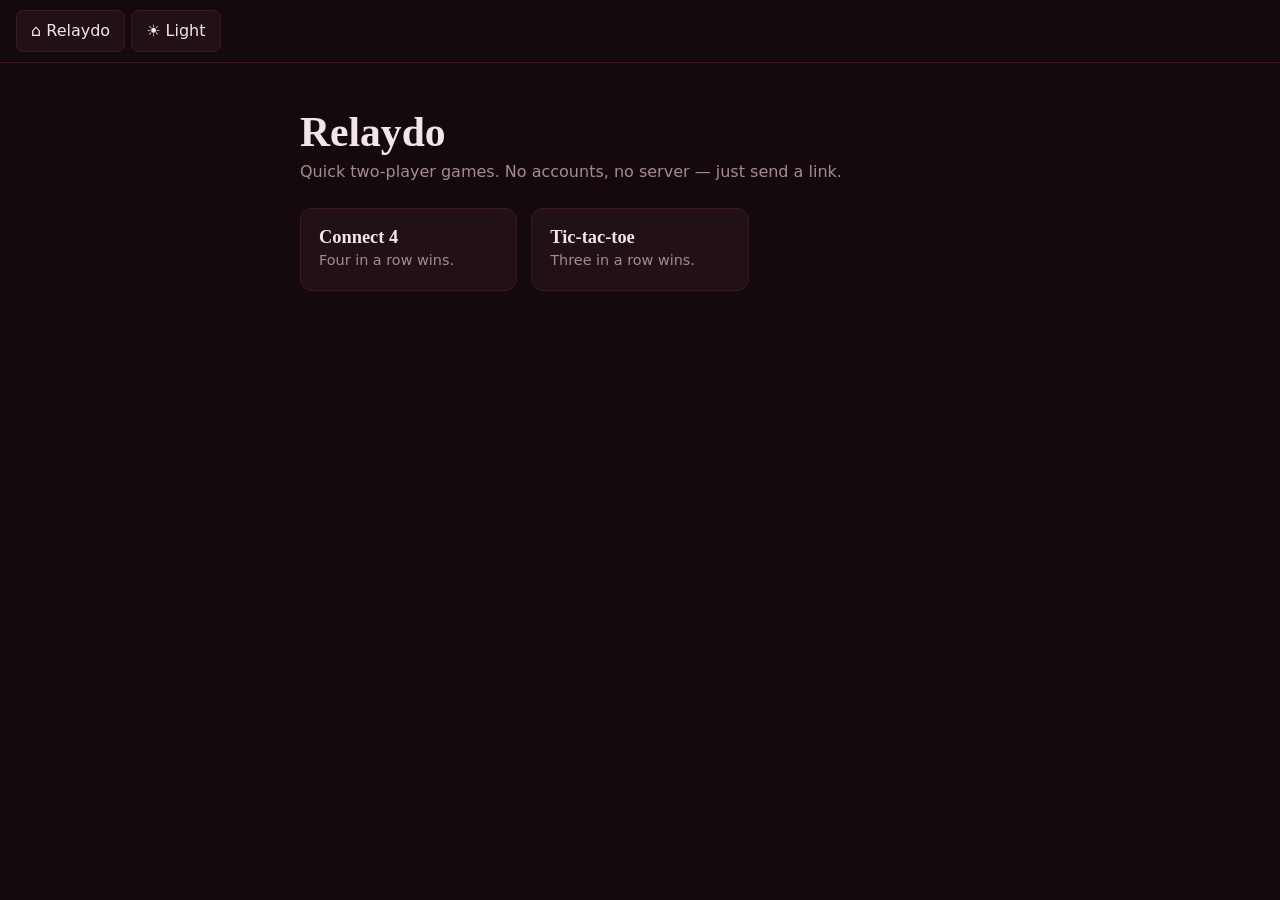
==== index.html @ 7068b336 "Add files via upload Initial upload." ====
<!doctype html><html lang="en"><head><meta charset="utf-8"><meta name="viewport" content="width=device-width,initial-scale=1">
<title>Relaydo · tiny multiplayer games over Nostr</title><link rel="stylesheet" href="css/style.css"><script src="js/theme.js"></script></head><body>
<header class="bar" id="bar"></header>
<main class="wrap"><h1>Relaydo</h1>
<p class="lead">Quick two-player games. No accounts, no server — just send a link.</p>
<div class="grid">
 <a class="card" href="connect4/"><b>Connect 4</b><span>Four in a row wins.</span></a>
 <a class="card" href="tictactoe/"><b>Tic-tac-toe</b><span>Three in a row wins.</span></a>
</div></main>
<script>document.getElementById('bar').appendChild(leftCluster('./'))</script>
</body></html>
---- css/style.css ----
:root{--bg:#140a0d;--surface:#211015;--line:#3a1b24;--text:#f2e6e8;--muted:#a58b91;--accent:#8c2438;--accent-hi:#b83450;--p0:#c0364f;--p1:#e8b84a;--hole:#0c0507;--radius:12px}
:root[data-theme=light]{--bg:#f7efef;--surface:#fff;--line:#e3cfd2;--text:#2a1216;--muted:#7a5c62;--accent:#7b1e2e;--accent-hi:#9c2a3f;--p0:#7b1e2e;--p1:#d9a21b;--hole:#ecdcdf}
*{box-sizing:border-box}
body{margin:0;background:var(--bg);color:var(--text);font:16px/1.5 "Trebuchet MS",system-ui,sans-serif;min-height:100vh}
a{color:inherit;text-decoration:none}
.wrap{max-width:720px;margin:0 auto;padding:20px}
header.bar{display:grid;grid-template-columns:1fr auto 1fr;align-items:center;gap:8px;padding:10px 16px;border-bottom:1px solid var(--line)}
header.bar .left{display:flex;gap:6px;align-items:center;justify-self:start}
.brand{display:inline-flex;align-items:center;min-height:40px;font:700 1.05rem Georgia,serif;padding:0 12px;color:var(--text)}
header.bar .title{font:700 1.3rem Georgia,serif;letter-spacing:.5px;text-align:center}
header.bar .actions{display:flex;gap:6px;justify-self:end}
button,.btn{background:var(--surface);color:var(--text);border:1px solid var(--line);border-radius:8px;padding:8px 14px;font:inherit;cursor:pointer}
button:hover,.btn:hover{border-color:var(--accent-hi)}
button.primary{background:var(--accent);border-color:var(--accent);color:#fff}
button.primary:hover{background:var(--accent-hi)}
button:disabled{opacity:.4;cursor:not-allowed}
:focus-visible{outline:2px solid var(--accent-hi);outline-offset:2px}
h1{font:700 2.6rem Georgia,serif;margin:.6em 0 .1em}
.lead{color:var(--muted);margin:0 0 1.5em}
.grid{display:grid;grid-template-columns:repeat(auto-fill,minmax(200px,1fr));gap:14px}
.card{display:block;background:var(--surface);border:1px solid var(--line);border-radius:var(--radius);padding:18px}
a.card:hover{border-color:var(--accent-hi);transform:translateY(-2px);transition:.15s}
.card b{font:700 1.15rem Georgia,serif;display:block}
.card span{color:var(--muted);font-size:.9rem}
.card.soon{opacity:.5}
.panel{background:var(--surface);border:1px solid var(--line);border-radius:var(--radius);padding:20px;margin:16px 0}
.row{display:flex;gap:8px;flex-wrap:wrap;margin:10px 0}
input[type=text]{flex:1;min-width:200px;background:var(--bg);color:var(--text);border:1px solid var(--line);border-radius:8px;padding:8px 12px;font:inherit}
.status{color:var(--muted);margin:8px 0}
.hidden{display:none!important}
dialog{background:var(--surface);color:var(--text);border:1px solid var(--accent);border-radius:var(--radius);max-width:480px}
dialog::backdrop{background:#000a}

button{min-height:40px}
@media (max-width:560px){
  .wrap{padding:14px}
  h1{font-size:2rem}
  header.bar{grid-template-columns:auto 1fr;padding:8px 12px}
  header.bar .title{font-size:1.15rem}
  header.bar .actions{grid-column:1/-1;justify-self:stretch}
  header.bar .actions button{flex:1;padding:8px 6px}
  .panel{padding:14px}
  input[type=text]{min-width:0;width:100%}
  .grid{grid-template-columns:1fr 1fr}
}
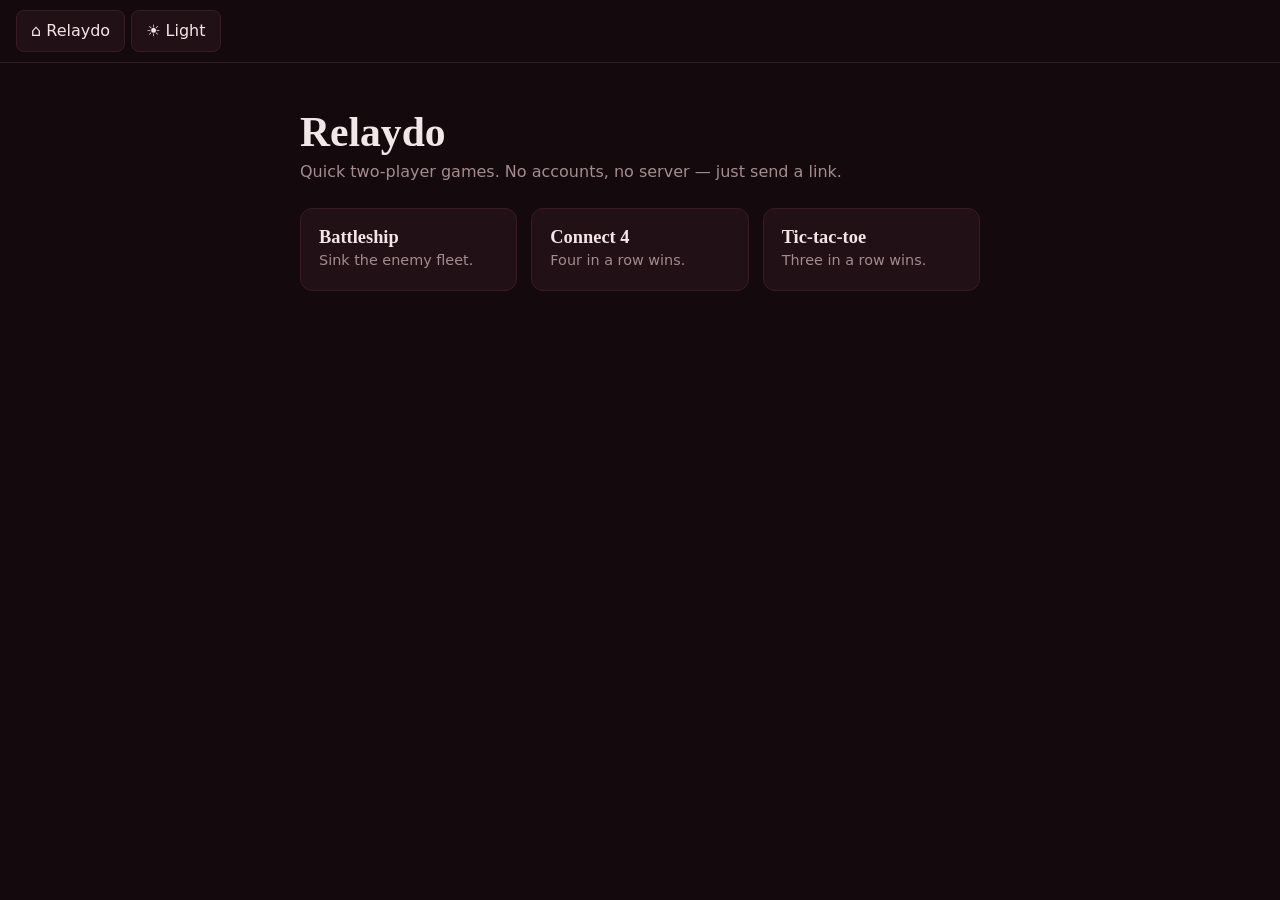
==== commit ea891785: "Battleship" ====
--- a/index.html
+++ b/index.html
@@ -4,6 +4,7 @@
 <main class="wrap"><h1>Relaydo</h1>
 <p class="lead">Quick two-player games. No accounts, no server — just send a link.</p>
 <div class="grid">
+ <a class="card" href="battleship/"><b>Battleship</b><span>Sink the enemy fleet.</span></a>
  <a class="card" href="connect4/"><b>Connect 4</b><span>Four in a row wins.</span></a>
  <a class="card" href="tictactoe/"><b>Tic-tac-toe</b><span>Three in a row wins.</span></a>
 </div></main>
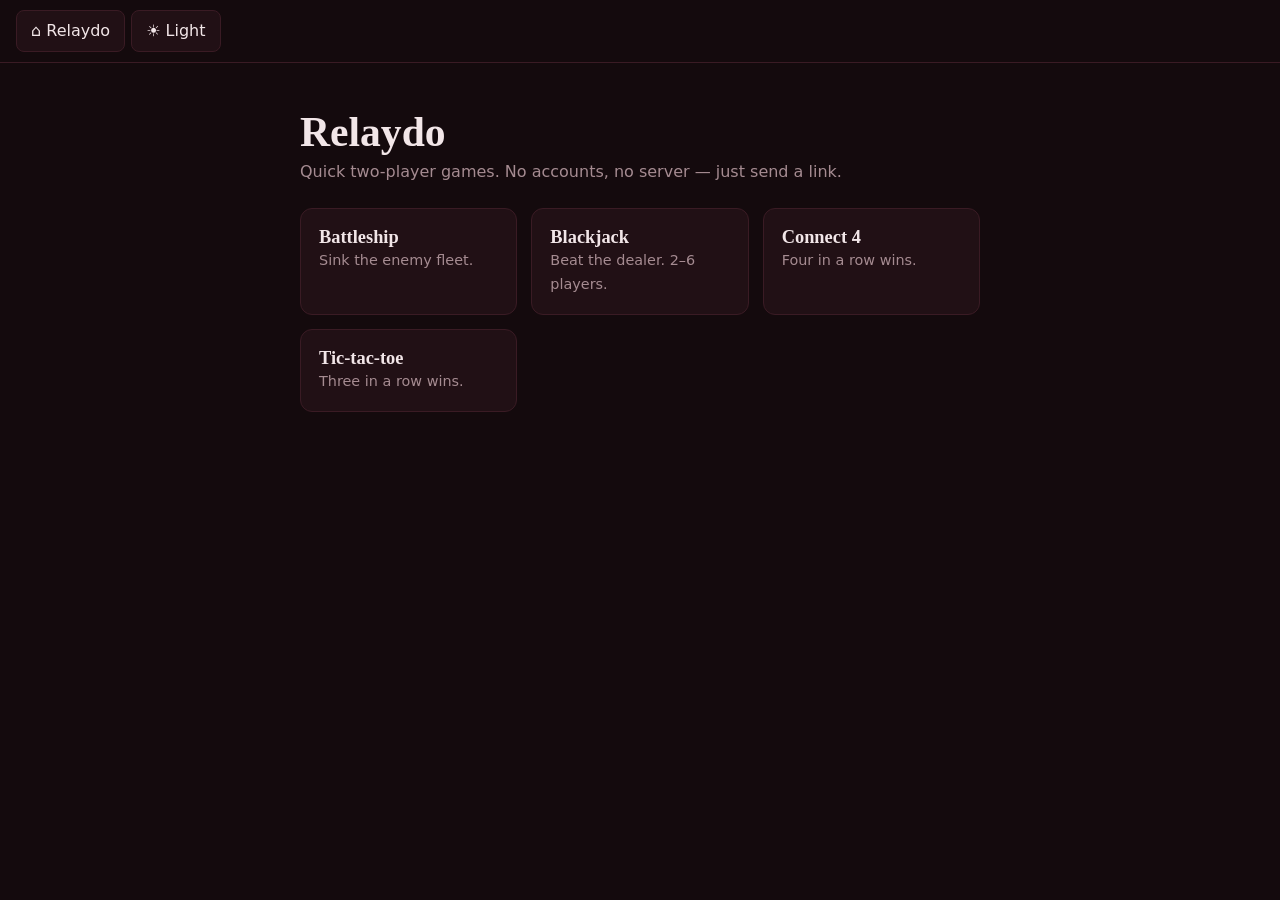
==== commit 2b506036: "blackjack" ====
--- a/index.html
+++ b/index.html
@@ -5,6 +5,7 @@
 <p class="lead">Quick two-player games. No accounts, no server — just send a link.</p>
 <div class="grid">
  <a class="card" href="battleship/"><b>Battleship</b><span>Sink the enemy fleet.</span></a>
+ <a class="card" href="blackjack/"><b>Blackjack</b><span>Beat the dealer. 2–6 players.</span></a>
  <a class="card" href="connect4/"><b>Connect 4</b><span>Four in a row wins.</span></a>
  <a class="card" href="tictactoe/"><b>Tic-tac-toe</b><span>Three in a row wins.</span></a>
 </div></main>
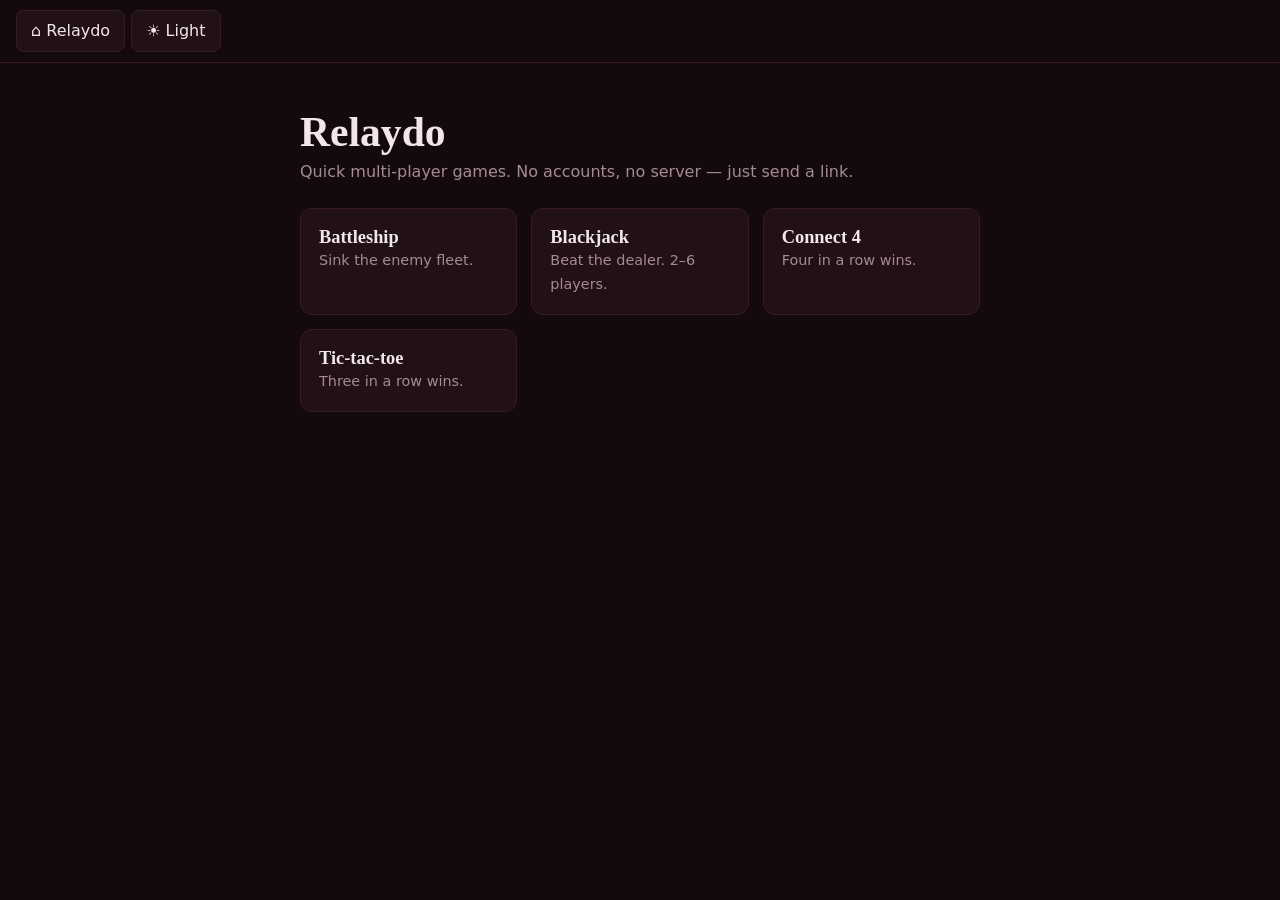
==== commit 7f2c813c: "Add files via upload some additional fixes." ====
--- a/index.html
+++ b/index.html
@@ -2,7 +2,7 @@
 <title>Relaydo · tiny multiplayer games over Nostr</title><link rel="stylesheet" href="css/style.css"><script src="js/theme.js"></script></head><body>
 <header class="bar" id="bar"></header>
 <main class="wrap"><h1>Relaydo</h1>
-<p class="lead">Quick two-player games. No accounts, no server — just send a link.</p>
+<p class="lead">Quick multi-player games. No accounts, no server — just send a link.</p>
 <div class="grid">
  <a class="card" href="battleship/"><b>Battleship</b><span>Sink the enemy fleet.</span></a>
  <a class="card" href="blackjack/"><b>Blackjack</b><span>Beat the dealer. 2–6 players.</span></a>
--- a/css/style.css
+++ b/css/style.css
@@ -43,3 +43,7 @@
   input[type=text]{min-width:0;width:100%}
   .grid{grid-template-columns:1fr 1fr}
 }
+
+/* Game status banner, shared by every game ("Your turn", "Opponent's turn…", results) */
+#gstatus{text-align:center;font:700 1.6rem Georgia,serif;margin:12px 0;padding:10px 12px;background:var(--surface);border:1px solid var(--line);border-radius:var(--radius)}
+@media (max-width:560px){#gstatus{font-size:1.3rem;padding:8px}}
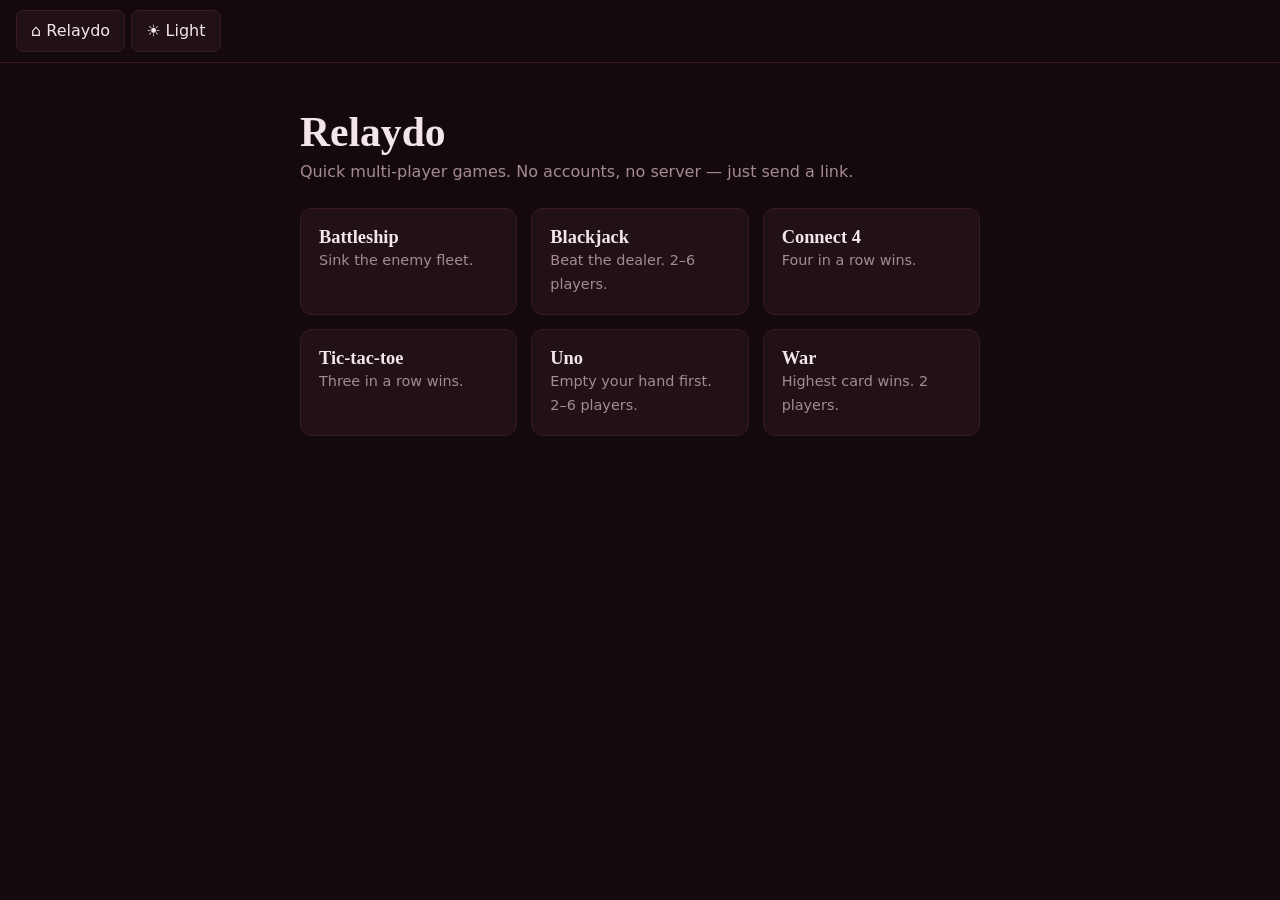
==== commit 3532150c: "card games Uno and War" ====
--- a/index.html
+++ b/index.html
@@ -8,6 +8,8 @@
  <a class="card" href="blackjack/"><b>Blackjack</b><span>Beat the dealer. 2–6 players.</span></a>
  <a class="card" href="connect4/"><b>Connect 4</b><span>Four in a row wins.</span></a>
  <a class="card" href="tictactoe/"><b>Tic-tac-toe</b><span>Three in a row wins.</span></a>
+ <a class="card" href="uno/"><b>Uno</b><span>Empty your hand first. 2–6 players.</span></a>
+ <a class="card" href="war/"><b>War</b><span>Highest card wins. 2 players.</span></a>
 </div></main>
 <script>document.getElementById('bar').appendChild(leftCluster('./'))</script>
 </body></html>
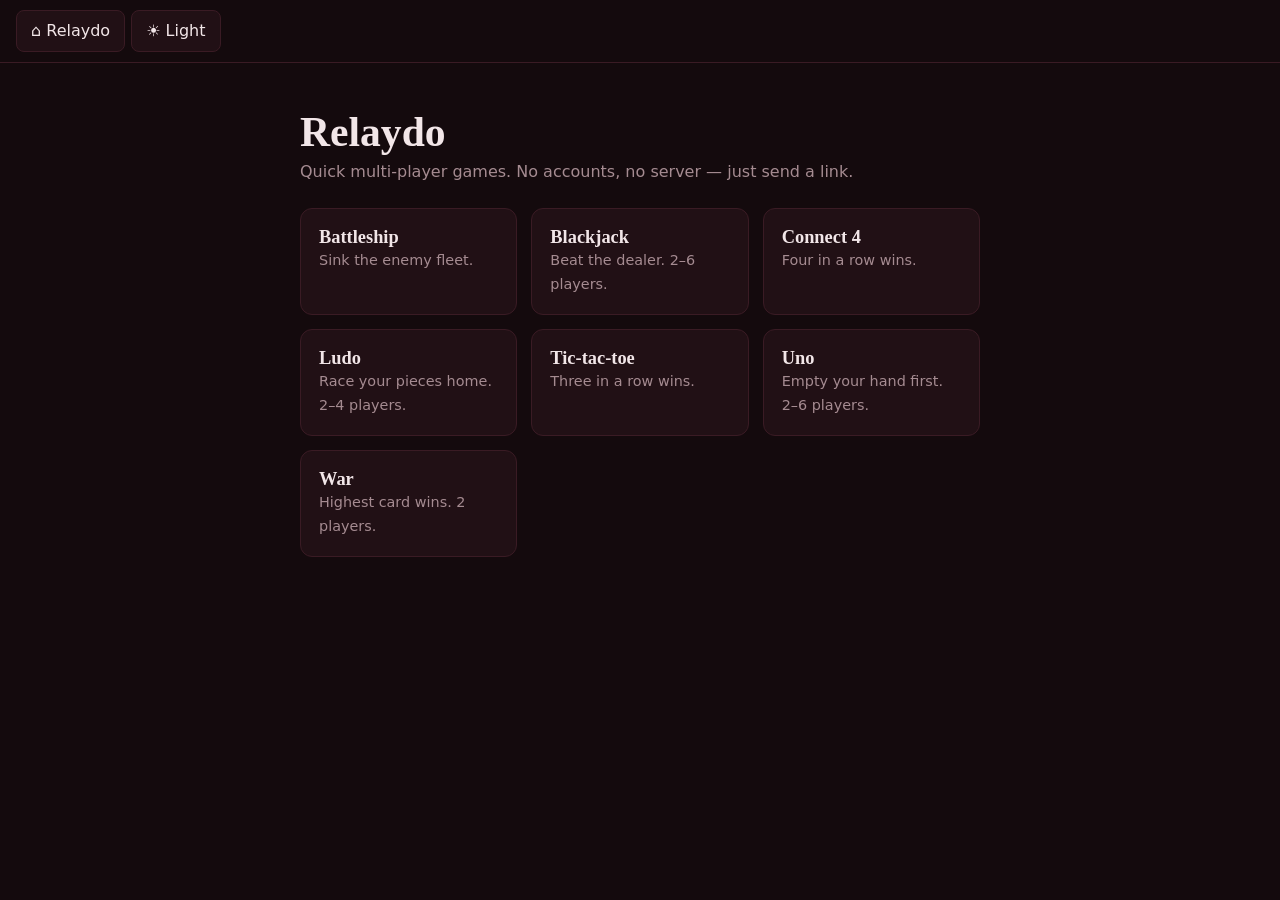
==== commit d7e89b31: "Ludo" ====
--- a/index.html
+++ b/index.html
@@ -7,6 +7,7 @@
  <a class="card" href="battleship/"><b>Battleship</b><span>Sink the enemy fleet.</span></a>
  <a class="card" href="blackjack/"><b>Blackjack</b><span>Beat the dealer. 2–6 players.</span></a>
  <a class="card" href="connect4/"><b>Connect 4</b><span>Four in a row wins.</span></a>
+ <a class="card" href="ludo/"><b>Ludo</b><span>Race your pieces home. 2–4 players.</span></a>
  <a class="card" href="tictactoe/"><b>Tic-tac-toe</b><span>Three in a row wins.</span></a>
  <a class="card" href="uno/"><b>Uno</b><span>Empty your hand first. 2–6 players.</span></a>
  <a class="card" href="war/"><b>War</b><span>Highest card wins. 2 players.</span></a>
